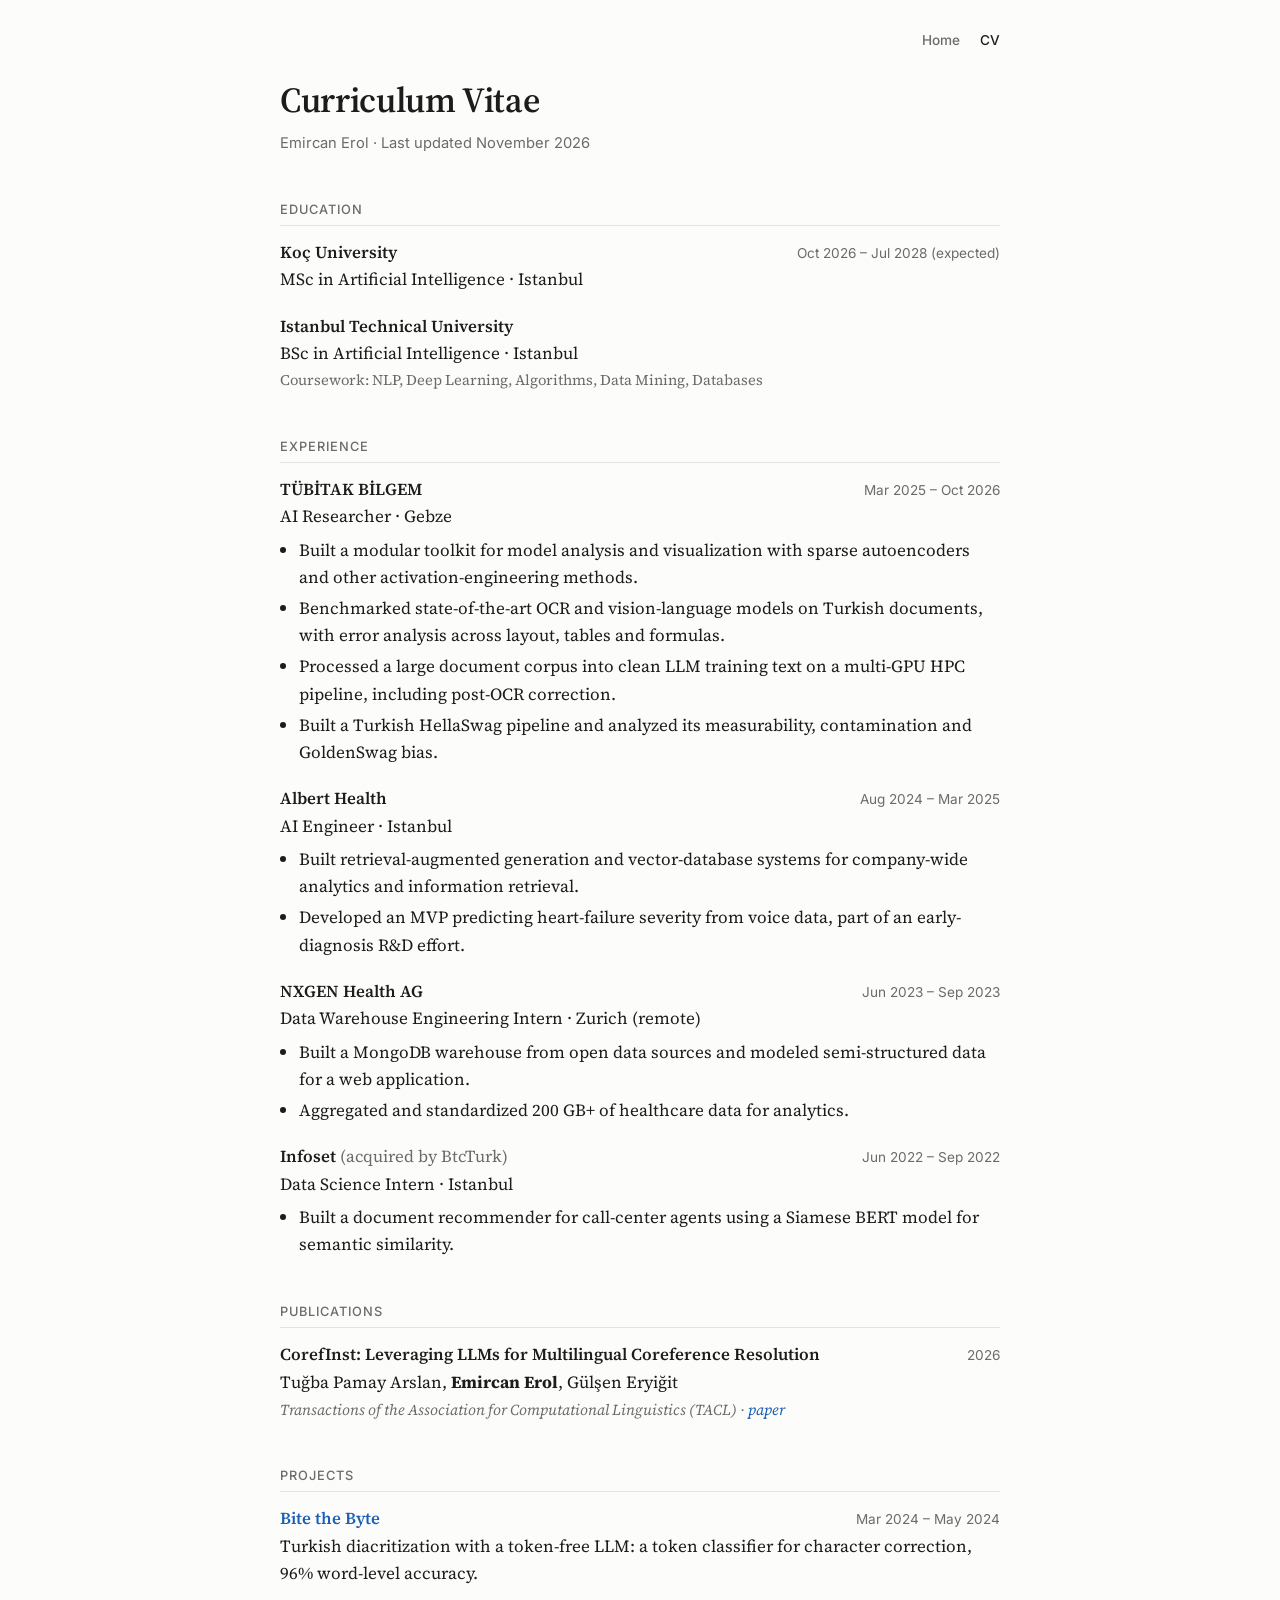
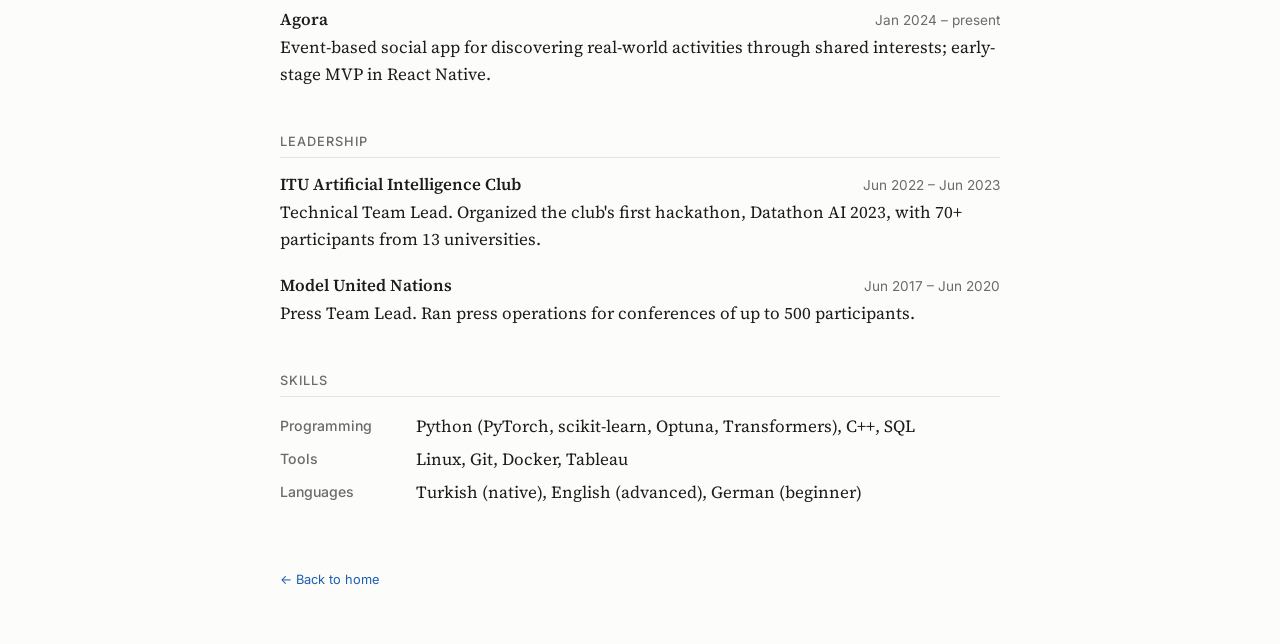
==== cv.html @ a50032fa "Add CV page, research interests, publication and profile links Co-Authored-By: Claude Opus 5.5 <nore" ====
<!doctype html>
<html lang="en">
<head>
  <meta charset="utf-8">
  <meta name="viewport" content="width=device-width, initial-scale=1">
  <title>CV · Emircan Erol</title>
  <meta name="description" content="Curriculum vitae of Emircan Erol.">
  <link rel="icon" href="images/profile.jpg">
  <link rel="preconnect" href="https://fonts.googleapis.com">
  <link rel="preconnect" href="https://fonts.gstatic.com" crossorigin>
  <link href="https://fonts.googleapis.com/css2?family=Source+Serif+4:ital,opsz,wght@0,8..60,400;0,8..60,600;1,8..60,400&family=Inter:wght@400;500&display=swap" rel="stylesheet">
  <link rel="stylesheet" href="style.css">
</head>
<body>
<main>

  <nav class="site-nav" aria-label="Site">
    <a href="./">Home</a>
    <a href="cv.html" aria-current="page">CV</a>
  </nav>

  <header class="cv-header">
    <h1>Curriculum Vitae</h1>
    <p class="role">Emircan Erol · Last updated November 2026</p>
    <!-- To offer a download, add cv.pdf to the repo (without your phone number) and uncomment:
    <p class="links"><a href="cv.pdf">Download PDF</a></p>
    -->
  </header>

  <!-- Each entry: .cv-head holds the left title and right-aligned date/place. -->

  <section>
    <h2>Education</h2>
    <div class="cv-entry">
      <div class="cv-head"><h3>Koç University</h3><span>Oct 2026 – Jul 2028 (expected)</span></div>
      <p>MSc in Artificial Intelligence · Istanbul</p>
    </div>
    <div class="cv-entry">
      <div class="cv-head"><h3>Istanbul Technical University</h3><!-- TODO: years --><span></span></div>
      <p>BSc in Artificial Intelligence · Istanbul</p>
      <p class="cv-note">Coursework: NLP, Deep Learning, Algorithms, Data Mining, Databases</p>
    </div>
  </section>

  <section>
    <h2>Experience</h2>
    <div class="cv-entry">
      <div class="cv-head"><h3>TÜBİTAK BİLGEM</h3><span>Mar 2025 – Oct 2026</span></div>
      <p>AI Researcher · Gebze</p>
      <ul>
        <li>Built a modular toolkit for model analysis and visualization with sparse autoencoders and other activation-engineering methods.</li>
        <li>Benchmarked state-of-the-art OCR and vision-language models on Turkish documents, with error analysis across layout, tables and formulas.</li>
        <li>Processed a large document corpus into clean LLM training text on a multi-GPU HPC pipeline, including post-OCR correction.</li>
        <li>Built a Turkish HellaSwag pipeline and analyzed its measurability, contamination and GoldenSwag bias.</li>
      </ul>
    </div>
    <div class="cv-entry">
      <div class="cv-head"><h3>Albert Health</h3><span>Aug 2024 – Mar 2025</span></div>
      <p>AI Engineer · Istanbul</p>
      <ul>
        <li>Built retrieval-augmented generation and vector-database systems for company-wide analytics and information retrieval.</li>
        <li>Developed an MVP predicting heart-failure severity from voice data, part of an early-diagnosis R&amp;D effort.</li>
      </ul>
    </div>
    <div class="cv-entry">
      <div class="cv-head"><h3>NXGEN Health AG</h3><span>Jun 2023 – Sep 2023</span></div>
      <p>Data Warehouse Engineering Intern · Zurich (remote)</p>
      <ul>
        <li>Built a MongoDB warehouse from open data sources and modeled semi-structured data for a web application.</li>
        <li>Aggregated and standardized 200 GB+ of healthcare data for analytics.</li>
      </ul>
    </div>
    <div class="cv-entry">
      <div class="cv-head"><h3>Infoset <span class="cv-aside">(acquired by BtcTurk)</span></h3><span>Jun 2022 – Sep 2022</span></div>
      <p>Data Science Intern · Istanbul</p>
      <ul>
        <li>Built a document recommender for call-center agents using a Siamese BERT model for semantic similarity.</li>
      </ul>
    </div>
  </section>

  <section>
    <h2>Publications</h2>
    <div class="cv-entry">
      <div class="cv-head"><h3>CorefInst: Leveraging LLMs for Multilingual Coreference Resolution</h3><span>2026</span></div>
      <p>Tuğba Pamay Arslan, <strong>Emircan Erol</strong>, Gülşen Eryiğit</p>
      <p class="venue">Transactions of the Association for Computational Linguistics (TACL) ·
        <a href="https://direct.mit.edu/tacl/article/doi/10.1162/TACL.a.593/134743">paper</a></p>
    </div>
  </section>

  <section>
    <h2>Projects</h2>
    <div class="cv-entry">
      <div class="cv-head"><h3><a href="https://huggingface.co/bite-the-byte/byt5-small-deASCIIfy-TR">Bite the Byte</a></h3><span>Mar 2024 – May 2024</span></div>
      <p>Turkish diacritization with a token-free LLM: a token classifier for character correction, 96% word-level accuracy.</p>
    </div>
    <div class="cv-entry">
      <div class="cv-head"><h3>Agora</h3><span>Jan 2024 – present</span></div>
      <p>Event-based social app for discovering real-world activities through shared interests; early-stage MVP in React Native.</p>
    </div>
  </section>

  <section>
    <h2>Leadership</h2>
    <div class="cv-entry">
      <div class="cv-head"><h3>ITU Artificial Intelligence Club</h3><span>Jun 2022 – Jun 2023</span></div>
      <p>Technical Team Lead. Organized the club's first hackathon, Datathon AI 2023, with 70+ participants from 13 universities.</p>
    </div>
    <div class="cv-entry">
      <div class="cv-head"><h3>Model United Nations</h3><span>Jun 2017 – Jun 2020</span></div>
      <p>Press Team Lead. Ran press operations for conferences of up to 500 participants.</p>
    </div>
  </section>

  <section>
    <h2>Skills</h2>
    <dl class="cv-skills">
      <dt>Programming</dt><dd>Python (PyTorch, scikit-learn, Optuna, Transformers), C++, SQL</dd>
      <dt>Tools</dt><dd>Linux, Git, Docker, Tableau</dd>
      <dt>Languages</dt><dd>Turkish (native), English (advanced), German (beginner)</dd>
    </dl>
  </section>

  <footer>
    <p><a href="./">← Back to home</a></p>
  </footer>
</main>
</body>
</html>
---- style.css ----
:root {
  --bg: #fcfcfa;
  --text: #1c1c1c;
  --muted: #6b6b6b;
  --accent: #1a5fb4;
  --rule: #e4e4e0;
  --highlight: #fff8e1;
  --serif: "Source Serif 4", Georgia, serif;
  --sans: "Inter", -apple-system, system-ui, sans-serif;
}

@media (prefers-color-scheme: dark) {
  :root {
    --bg: #141414;
    --text: #e6e6e3;
    --muted: #9a9a96;
    --accent: #79a8ff;
    --rule: #2c2c2a;
    --highlight: #221f14;
  }
}

* { box-sizing: border-box; }

html { -webkit-text-size-adjust: 100%; }

body {
  margin: 0;
  background: var(--bg);
  color: var(--text);
  font: 17px/1.6 var(--serif);
}

main {
  max-width: 760px;
  margin: 0 auto;
  padding: 56px 20px 40px;
}

a { color: var(--accent); text-decoration: none; }
a:hover { text-decoration: underline; }

h1 { font-size: 2.2rem; font-weight: 600; margin: 0 0 4px; letter-spacing: -0.01em; }
h2 {
  font: 500 0.8rem/1 var(--sans);
  text-transform: uppercase;
  letter-spacing: 0.08em;
  color: var(--muted);
  margin: 48px 0 16px;
  padding-bottom: 8px;
  border-bottom: 1px solid var(--rule);
}
h3 { font-size: 1.05rem; font-weight: 600; margin: 0; line-height: 1.35; }

/* ---- Intro ---- */
.intro {
  display: flex;
  gap: 40px;
  align-items: flex-start;
}
.intro-text { flex: 1; }
.role { font-family: var(--sans); font-size: 0.92rem; color: var(--muted); margin: 0 0 20px; }
.portrait {
  width: 200px;
  height: 200px;
  border-radius: 50%;
  object-fit: cover;
  flex-shrink: 0;
}
.links {
  display: flex;
  flex-wrap: wrap;
  gap: 6px 18px;
  font-family: var(--sans);
  font-size: 0.92rem;
}

/* ---- News ---- */
.news, .projects, .plain { list-style: none; padding: 0; margin: 0; }
.news li { display: flex; gap: 16px; margin-bottom: 6px; }
.news time {
  font: 0.85rem/1.9 var(--sans);
  color: var(--muted);
  flex: 0 0 72px;
}
.projects li { margin-bottom: 10px; }

/* ---- Publications ---- */
.section-note { font-family: var(--sans); font-size: 0.8rem; color: var(--muted); margin: -8px 0 16px; }
.pub {
  display: flex;
  gap: 24px;
  padding: 16px;
  margin: 0 -16px 8px;
  border-radius: 8px;
}
.pub.highlight { background: var(--highlight); }
.pub-thumb {
  width: 160px;
  height: 110px;
  object-fit: cover;
  border-radius: 4px;
  flex-shrink: 0;
}
.pub p { margin: 2px 0; }
.authors { font-size: 0.95rem; }
.venue { font-style: italic; font-size: 0.95rem; color: var(--muted); }
.pub-links { font-family: var(--sans); font-size: 0.85rem; }
.pub-links a::before { content: "["; color: var(--muted); }
.pub-links a::after { content: "]"; color: var(--muted); }
.pub-links a + a { margin-left: 6px; }
.tldr { font-size: 0.95rem; margin-top: 6px !important; }

/* ---- Site nav ---- */
.site-nav {
  display: flex;
  justify-content: flex-end;
  gap: 20px;
  margin: -24px 0 24px;
  font: 500 0.85rem var(--sans);
}
.site-nav a { color: var(--muted); }
.site-nav a[aria-current="page"] { color: var(--text); }

/* ---- Research interests ---- */
.interests { padding-left: 1.1em; margin: 0; }
.interests li { margin-bottom: 8px; }

/* ---- CV ---- */
.cv-header { margin-bottom: 8px; }
.cv-entry { margin-bottom: 22px; }
.cv-entry p { margin: 2px 0; }
.cv-entry ul { margin: 6px 0 0; padding-left: 1.1em; }
.cv-entry li { margin-bottom: 4px; }
.cv-head {
  display: flex;
  justify-content: space-between;
  align-items: baseline;
  gap: 16px;
}
.cv-head > span {
  font: 0.85rem var(--sans);
  color: var(--muted);
  white-space: nowrap;
}
.cv-aside { font-weight: 400; color: var(--muted); }
.cv-note { font-size: 0.92rem; color: var(--muted); }
.cv-skills {
  display: grid;
  grid-template-columns: 120px 1fr;
  gap: 6px 16px;
  margin: 0;
}
.cv-skills dt { font: 500 0.88rem/1.8 var(--sans); color: var(--muted); }
.cv-skills dd { margin: 0; }

footer {
  margin-top: 64px;
  font-family: var(--sans);
  font-size: 0.8rem;
  color: var(--muted);
}

@media (max-width: 600px) {
  main { padding-top: 32px; }
  .intro { flex-direction: column-reverse; align-items: center; gap: 20px; }
  .intro-text { width: 100%; }
  .portrait { width: 140px; height: 140px; }
  .pub { flex-direction: column; gap: 12px; }
  .pub-thumb { width: 100%; height: auto; aspect-ratio: 16 / 9; }
  .site-nav { margin-top: -8px; }
  .cv-head { flex-direction: column; gap: 0; }
  .cv-skills { grid-template-columns: 1fr; gap: 0; }
  .cv-skills dd { margin-bottom: 8px; }
}
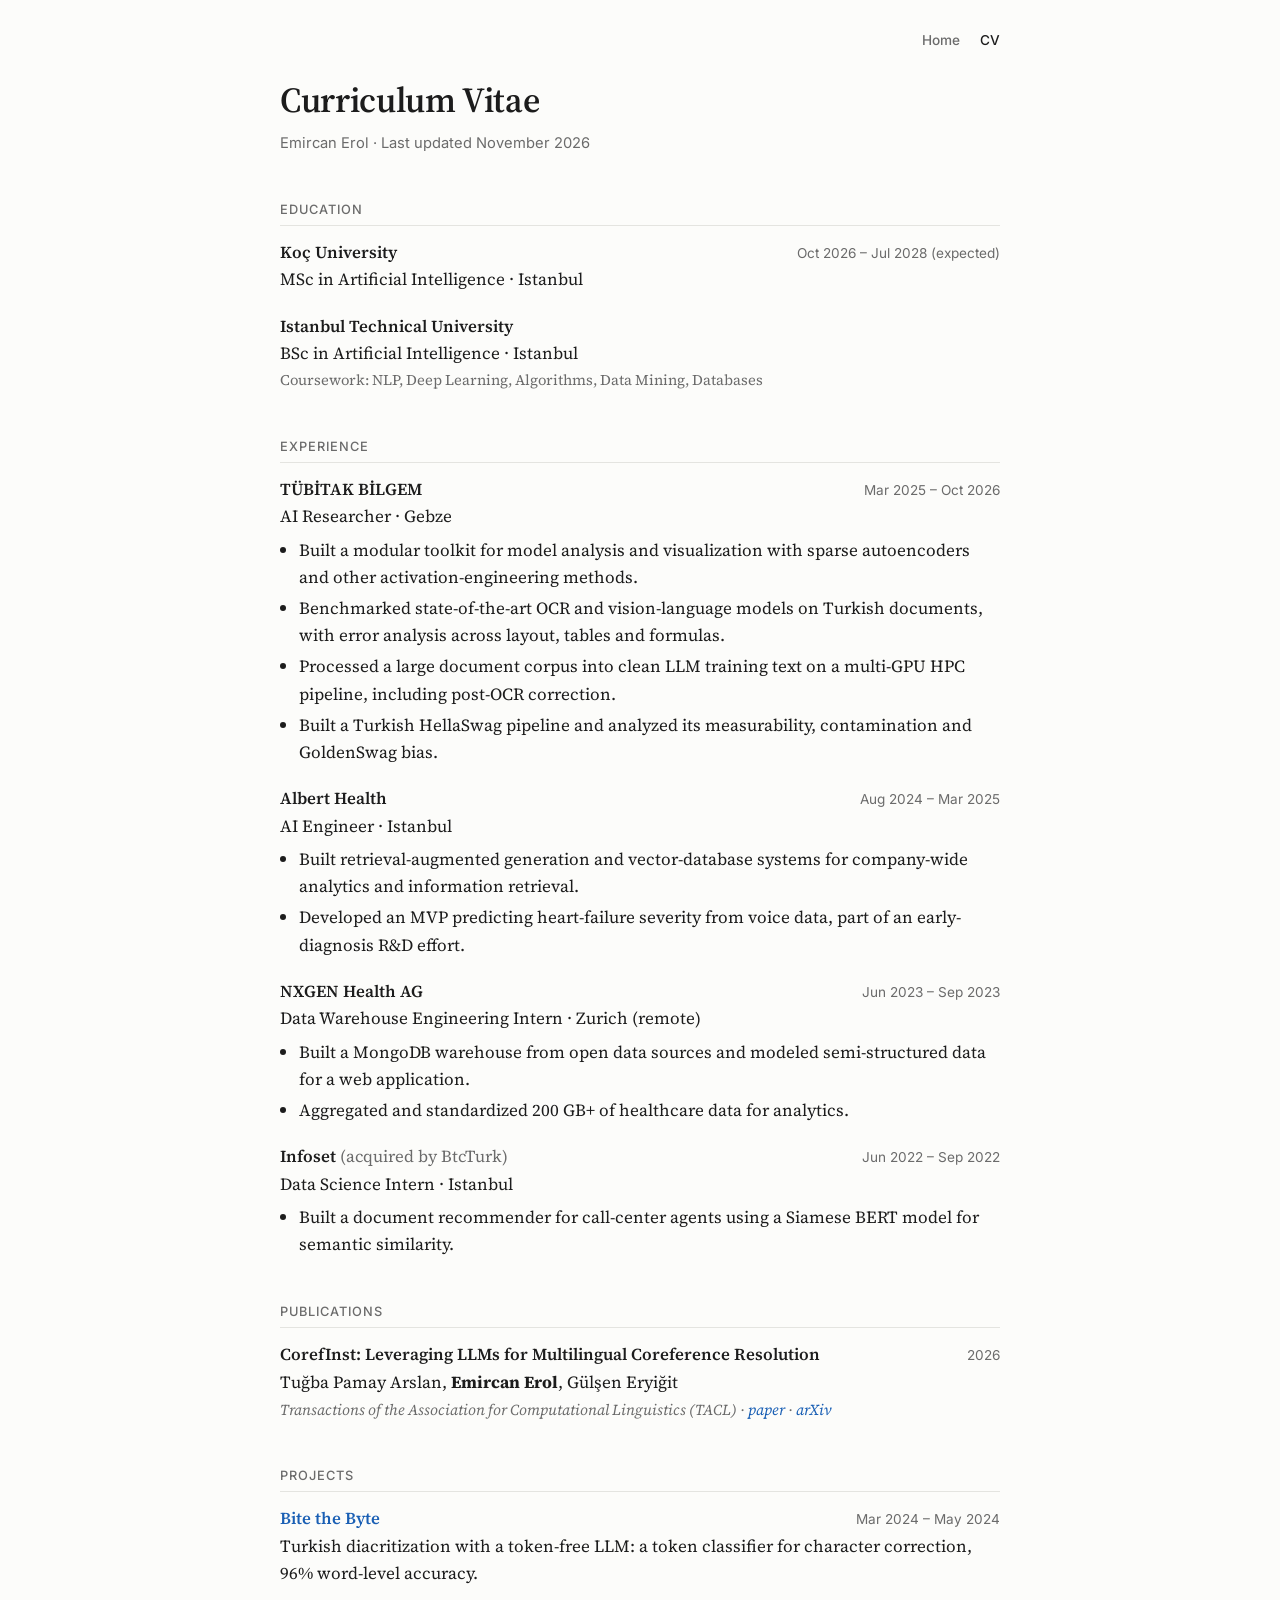
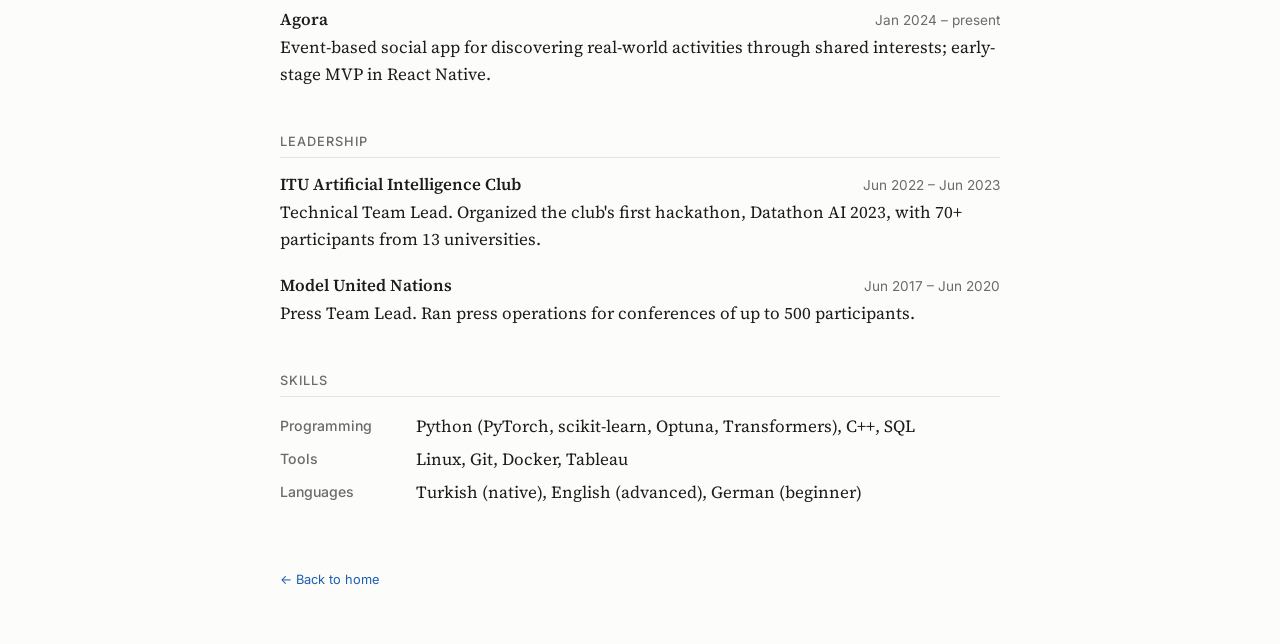
==== commit d78a4e45: "Expand CorefInst entry, drop side projects Co-Authored-By: Claude Opus 5.5 <noreply@anthropic.com>" ====
--- a/cv.html
+++ b/cv.html
@@ -85,7 +85,8 @@
       <div class="cv-head"><h3>CorefInst: Leveraging LLMs for Multilingual Coreference Resolution</h3><span>2026</span></div>
       <p>Tuğba Pamay Arslan, <strong>Emircan Erol</strong>, Gülşen Eryiğit</p>
       <p class="venue">Transactions of the Association for Computational Linguistics (TACL) ·
-        <a href="https://direct.mit.edu/tacl/article/doi/10.1162/TACL.a.593/134743">paper</a></p>
+        <a href="https://direct.mit.edu/tacl/article/doi/10.1162/TACL.a.593/134743">paper</a> ·
+        <a href="https://arxiv.org/abs/2509.17505">arXiv</a></p>
     </div>
   </section>
 
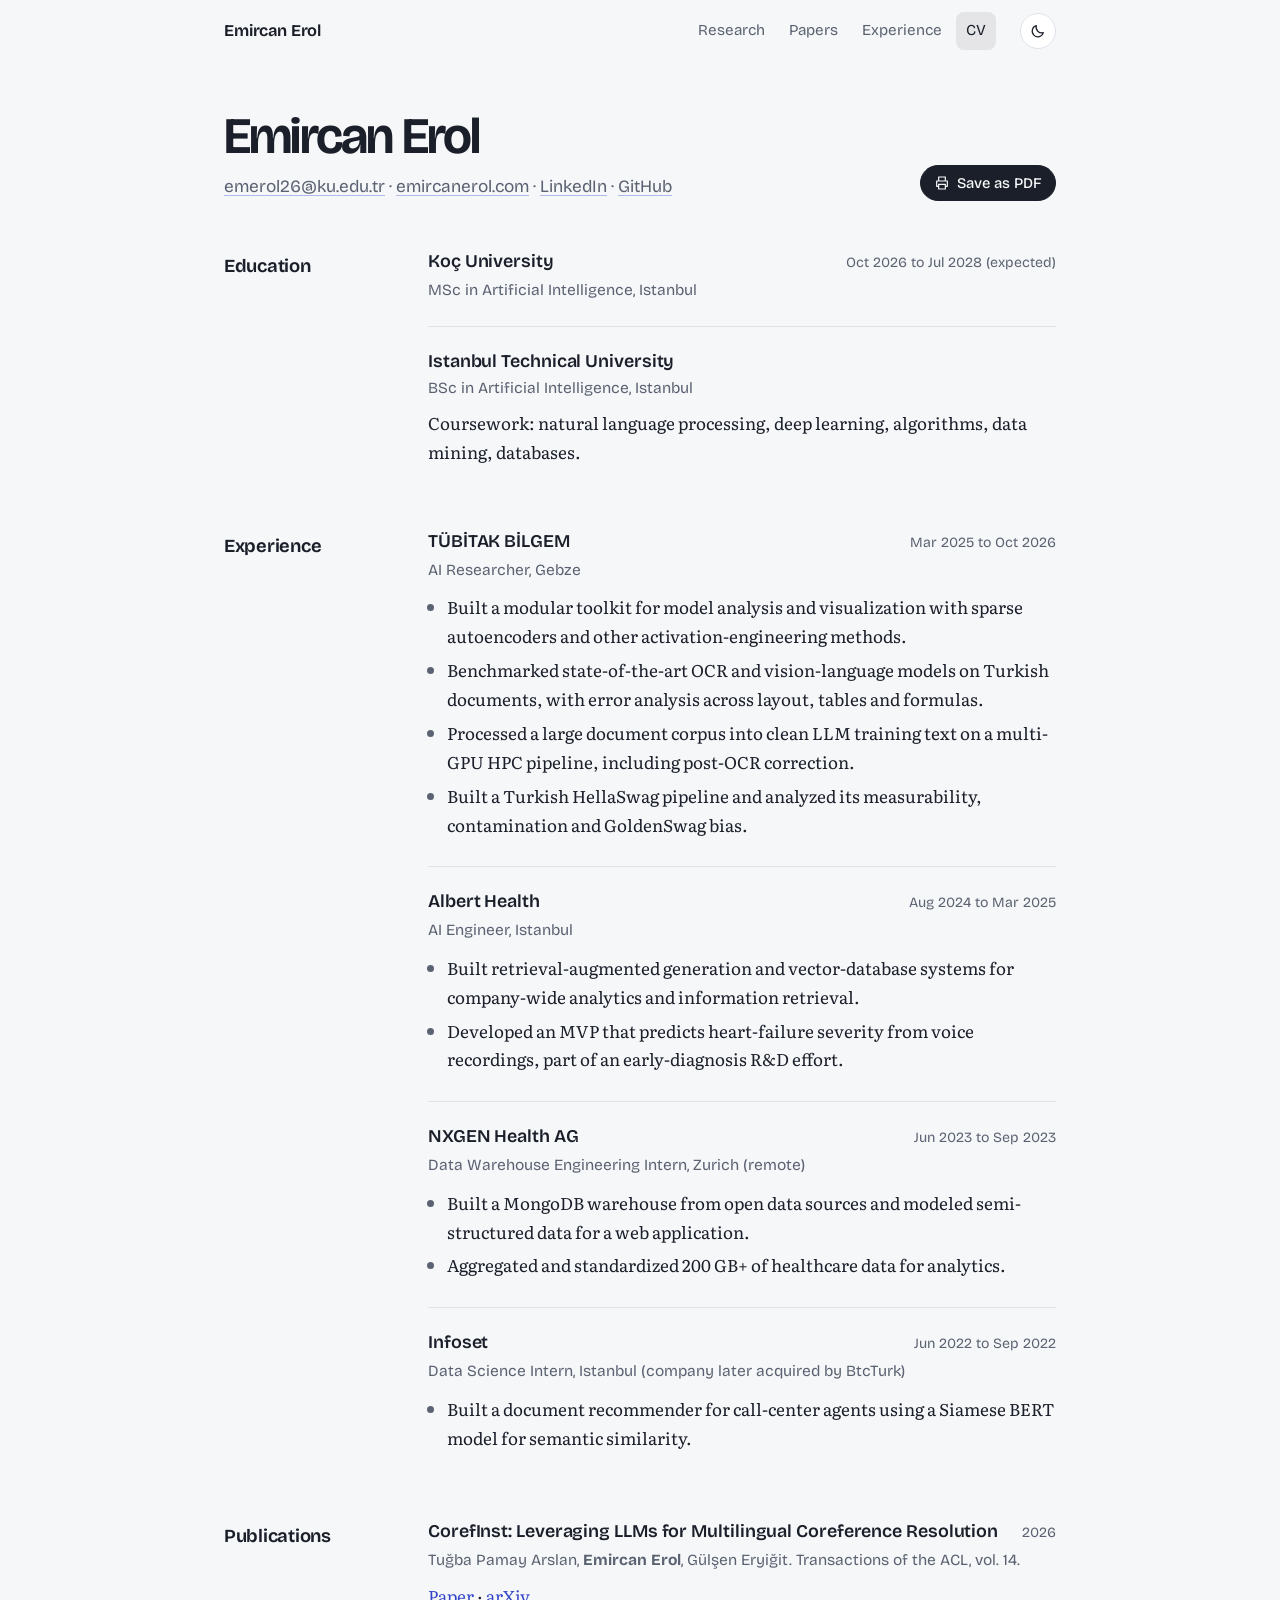
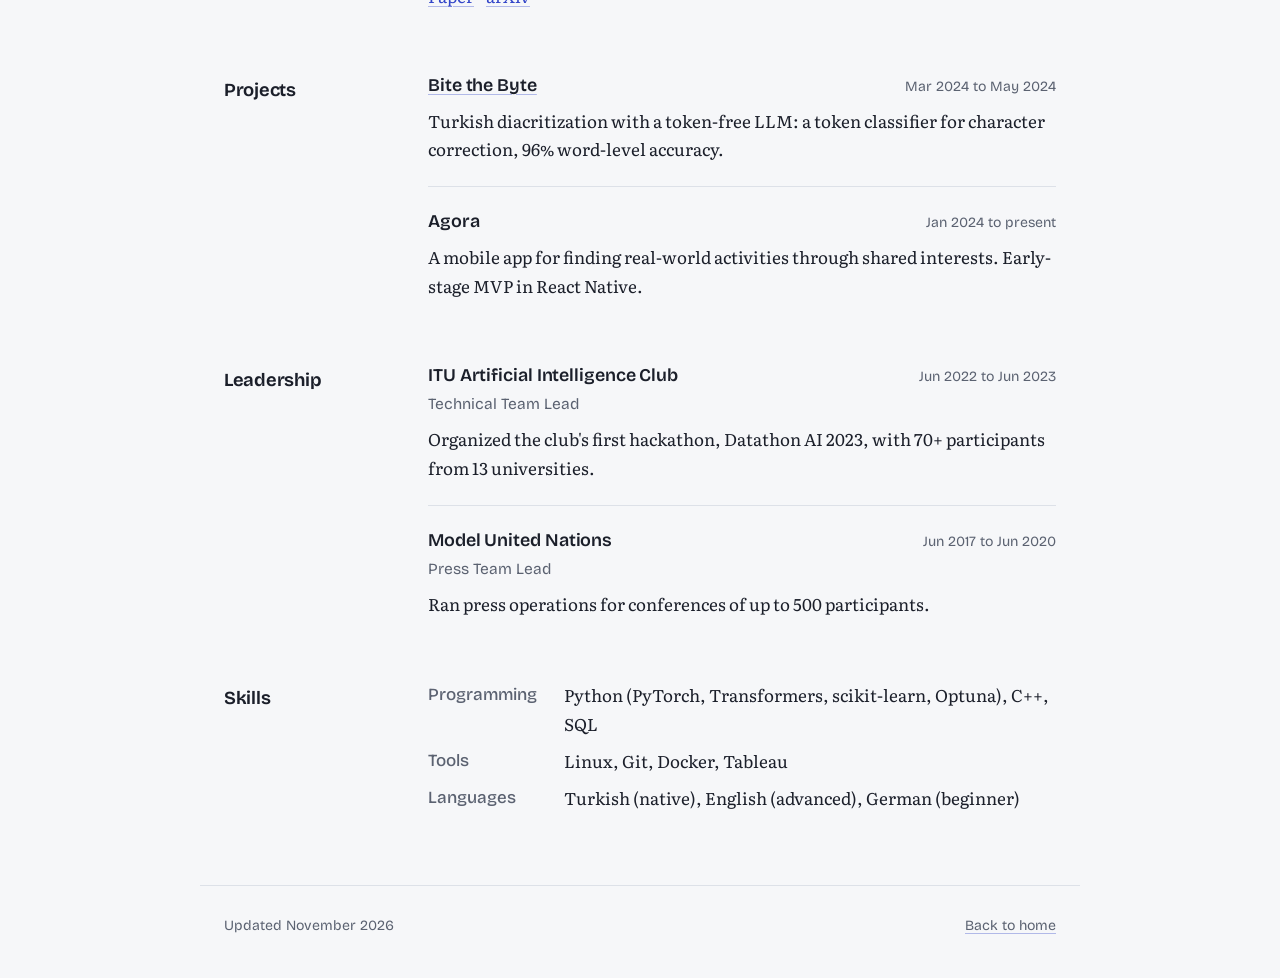
==== commit 5d2a4cbe: "Redesign: coreference-annotated bio, theme toggle, paper panels, printable CV Co-Authored-By: Claude" ====
--- a/cv.html
+++ b/cv.html
@@ -4,128 +4,164 @@
   <meta charset="utf-8">
   <meta name="viewport" content="width=device-width, initial-scale=1">
   <title>CV · Emircan Erol</title>
-  <meta name="description" content="Curriculum vitae of Emircan Erol.">
+  <meta name="description" content="Curriculum vitae of Emircan Erol: education, research experience, publications and skills.">
+  <meta name="color-scheme" content="light dark">
   <link rel="icon" href="images/profile.jpg">
+  <script>
+    try { const t = localStorage.getItem("theme"); if (t) document.documentElement.dataset.theme = t; } catch (e) {}
+  </script>
   <link rel="preconnect" href="https://fonts.googleapis.com">
   <link rel="preconnect" href="https://fonts.gstatic.com" crossorigin>
-  <link href="https://fonts.googleapis.com/css2?family=Source+Serif+4:ital,opsz,wght@0,8..60,400;0,8..60,600;1,8..60,400&family=Inter:wght@400;500&display=swap" rel="stylesheet">
+  <link href="https://fonts.googleapis.com/css2?family=Bricolage+Grotesque:opsz,wght@12..96,400..700&family=Literata:ital,opsz,wght@0,7..72,400;0,7..72,600;1,7..72,400&display=swap" rel="stylesheet">
   <link rel="stylesheet" href="style.css">
+  <script src="site.js" defer></script>
 </head>
-<body>
-<main>
+<body class="page-cv">
+<a class="skip" href="#main">Skip to content</a>
 
-  <nav class="site-nav" aria-label="Site">
-    <a href="./">Home</a>
-    <a href="cv.html" aria-current="page">CV</a>
-  </nav>
+<header class="topbar">
+  <div class="topbar-inner">
+    <a class="wordmark" href="./">Emircan Erol</a>
+    <nav class="nav" aria-label="Site">
+      <a href="./#research">Research</a>
+      <a href="./#publications">Papers</a>
+      <a href="./#experience">Experience</a>
+      <a href="cv.html" aria-current="page">CV</a>
+    </nav>
+    <button class="theme-toggle" type="button" aria-label="Switch to dark theme">
+      <svg class="icon icon-moon" aria-hidden="true"><use href="images/icons.svg#moon"/></svg>
+      <svg class="icon icon-sun" aria-hidden="true"><use href="images/icons.svg#sun"/></svg>
+    </button>
+  </div>
+</header>
 
-  <header class="cv-header">
-    <h1>Curriculum Vitae</h1>
-    <p class="role">Emircan Erol · Last updated November 2026</p>
-    <!-- To offer a download, add cv.pdf to the repo (without your phone number) and uncomment:
-    <p class="links"><a href="cv.pdf">Download PDF</a></p>
-    -->
-  </header>
+<main id="main">
+  <div class="cv-top">
+    <div>
+      <h1>Emircan Erol</h1>
+      <p class="role">
+        <a href="mailto:emerol26@ku.edu.tr">emerol26@ku.edu.tr</a> ·
+        <a href="https://emircanerol.com">emircanerol.com</a> ·
+        <a href="https://www.linkedin.com/in/emircanerol/">LinkedIn</a> ·
+        <a href="https://github.com/emircanerol">GitHub</a>
+      </p>
+    </div>
+    <div class="cv-actions">
+      <button class="chip chip-strong" type="button" id="print-cv">
+        <svg class="icon" aria-hidden="true"><use href="images/icons.svg#print"/></svg>Save as PDF
+      </button>
+    </div>
+  </div>
 
-  <!-- Each entry: .cv-head holds the left title and right-aligned date/place. -->
-
-  <section>
-    <h2>Education</h2>
-    <div class="cv-entry">
-      <div class="cv-head"><h3>Koç University</h3><span>Oct 2026 – Jul 2028 (expected)</span></div>
-      <p>MSc in Artificial Intelligence · Istanbul</p>
-    </div>
-    <div class="cv-entry">
-      <div class="cv-head"><h3>Istanbul Technical University</h3><!-- TODO: years --><span></span></div>
-      <p>BSc in Artificial Intelligence · Istanbul</p>
-      <p class="cv-note">Coursework: NLP, Deep Learning, Algorithms, Data Mining, Databases</p>
+  <section class="cv-section" aria-labelledby="cv-edu">
+    <h2 id="cv-edu">Education</h2>
+    <div>
+      <div class="cv-entry">
+        <div class="cv-head"><h3>Koç University</h3><span class="when">Oct 2026 to Jul 2028 (expected)</span></div>
+        <p class="cv-sub">MSc in Artificial Intelligence, Istanbul</p>
+      </div>
+      <div class="cv-entry">
+        <!-- TODO: add your BSc years in the empty span -->
+        <div class="cv-head"><h3>Istanbul Technical University</h3><span class="when"></span></div>
+        <p class="cv-sub">BSc in Artificial Intelligence, Istanbul</p>
+        <p>Coursework: natural language processing, deep learning, algorithms, data mining, databases.</p>
+      </div>
     </div>
   </section>
 
-  <section>
-    <h2>Experience</h2>
-    <div class="cv-entry">
-      <div class="cv-head"><h3>TÜBİTAK BİLGEM</h3><span>Mar 2025 – Oct 2026</span></div>
-      <p>AI Researcher · Gebze</p>
-      <ul>
-        <li>Built a modular toolkit for model analysis and visualization with sparse autoencoders and other activation-engineering methods.</li>
-        <li>Benchmarked state-of-the-art OCR and vision-language models on Turkish documents, with error analysis across layout, tables and formulas.</li>
-        <li>Processed a large document corpus into clean LLM training text on a multi-GPU HPC pipeline, including post-OCR correction.</li>
-        <li>Built a Turkish HellaSwag pipeline and analyzed its measurability, contamination and GoldenSwag bias.</li>
-      </ul>
-    </div>
-    <div class="cv-entry">
-      <div class="cv-head"><h3>Albert Health</h3><span>Aug 2024 – Mar 2025</span></div>
-      <p>AI Engineer · Istanbul</p>
-      <ul>
-        <li>Built retrieval-augmented generation and vector-database systems for company-wide analytics and information retrieval.</li>
-        <li>Developed an MVP predicting heart-failure severity from voice data, part of an early-diagnosis R&amp;D effort.</li>
-      </ul>
-    </div>
-    <div class="cv-entry">
-      <div class="cv-head"><h3>NXGEN Health AG</h3><span>Jun 2023 – Sep 2023</span></div>
-      <p>Data Warehouse Engineering Intern · Zurich (remote)</p>
-      <ul>
-        <li>Built a MongoDB warehouse from open data sources and modeled semi-structured data for a web application.</li>
-        <li>Aggregated and standardized 200 GB+ of healthcare data for analytics.</li>
-      </ul>
-    </div>
-    <div class="cv-entry">
-      <div class="cv-head"><h3>Infoset <span class="cv-aside">(acquired by BtcTurk)</span></h3><span>Jun 2022 – Sep 2022</span></div>
-      <p>Data Science Intern · Istanbul</p>
-      <ul>
-        <li>Built a document recommender for call-center agents using a Siamese BERT model for semantic similarity.</li>
-      </ul>
+  <section class="cv-section" aria-labelledby="cv-exp">
+    <h2 id="cv-exp">Experience</h2>
+    <div>
+      <div class="cv-entry">
+        <div class="cv-head"><h3>TÜBİTAK BİLGEM</h3><span class="when">Mar 2025 to Oct 2026</span></div>
+        <p class="cv-sub">AI Researcher, Gebze</p>
+        <ul>
+          <li>Built a modular toolkit for model analysis and visualization with sparse autoencoders and other activation-engineering methods.</li>
+          <li>Benchmarked state-of-the-art OCR and vision-language models on Turkish documents, with error analysis across layout, tables and formulas.</li>
+          <li>Processed a large document corpus into clean LLM training text on a multi-GPU HPC pipeline, including post-OCR correction.</li>
+          <li>Built a Turkish HellaSwag pipeline and analyzed its measurability, contamination and GoldenSwag bias.</li>
+        </ul>
+      </div>
+      <div class="cv-entry">
+        <div class="cv-head"><h3>Albert Health</h3><span class="when">Aug 2024 to Mar 2025</span></div>
+        <p class="cv-sub">AI Engineer, Istanbul</p>
+        <ul>
+          <li>Built retrieval-augmented generation and vector-database systems for company-wide analytics and information retrieval.</li>
+          <li>Developed an MVP that predicts heart-failure severity from voice recordings, part of an early-diagnosis R&amp;D effort.</li>
+        </ul>
+      </div>
+      <div class="cv-entry">
+        <div class="cv-head"><h3>NXGEN Health AG</h3><span class="when">Jun 2023 to Sep 2023</span></div>
+        <p class="cv-sub">Data Warehouse Engineering Intern, Zurich (remote)</p>
+        <ul>
+          <li>Built a MongoDB warehouse from open data sources and modeled semi-structured data for a web application.</li>
+          <li>Aggregated and standardized 200 GB+ of healthcare data for analytics.</li>
+        </ul>
+      </div>
+      <div class="cv-entry">
+        <div class="cv-head"><h3>Infoset</h3><span class="when">Jun 2022 to Sep 2022</span></div>
+        <p class="cv-sub">Data Science Intern, Istanbul (company later acquired by BtcTurk)</p>
+        <ul>
+          <li>Built a document recommender for call-center agents using a Siamese BERT model for semantic similarity.</li>
+        </ul>
+      </div>
     </div>
   </section>
 
-  <section>
-    <h2>Publications</h2>
-    <div class="cv-entry">
-      <div class="cv-head"><h3>CorefInst: Leveraging LLMs for Multilingual Coreference Resolution</h3><span>2026</span></div>
-      <p>Tuğba Pamay Arslan, <strong>Emircan Erol</strong>, Gülşen Eryiğit</p>
-      <p class="venue">Transactions of the Association for Computational Linguistics (TACL) ·
-        <a href="https://direct.mit.edu/tacl/article/doi/10.1162/TACL.a.593/134743">paper</a> ·
-        <a href="https://arxiv.org/abs/2509.17505">arXiv</a></p>
+  <section class="cv-section" aria-labelledby="cv-pub">
+    <h2 id="cv-pub">Publications</h2>
+    <div>
+      <div class="cv-entry">
+        <div class="cv-head"><h3>CorefInst: Leveraging LLMs for Multilingual Coreference Resolution</h3><span class="when">2026</span></div>
+        <p class="cv-sub">Tuğba Pamay Arslan, <strong>Emircan Erol</strong>, Gülşen Eryiğit. Transactions of the ACL, vol. 14.</p>
+        <p><a href="https://direct.mit.edu/tacl/article/doi/10.1162/TACL.a.593/134743">Paper</a> · <a href="https://arxiv.org/abs/2509.17505">arXiv</a></p>
+      </div>
     </div>
   </section>
 
-  <section>
-    <h2>Projects</h2>
-    <div class="cv-entry">
-      <div class="cv-head"><h3><a href="https://huggingface.co/bite-the-byte/byt5-small-deASCIIfy-TR">Bite the Byte</a></h3><span>Mar 2024 – May 2024</span></div>
-      <p>Turkish diacritization with a token-free LLM: a token classifier for character correction, 96% word-level accuracy.</p>
-    </div>
-    <div class="cv-entry">
-      <div class="cv-head"><h3>Agora</h3><span>Jan 2024 – present</span></div>
-      <p>Event-based social app for discovering real-world activities through shared interests; early-stage MVP in React Native.</p>
+  <section class="cv-section" aria-labelledby="cv-proj">
+    <h2 id="cv-proj">Projects</h2>
+    <div>
+      <div class="cv-entry">
+        <div class="cv-head"><h3><a href="https://huggingface.co/bite-the-byte/byt5-small-deASCIIfy-TR">Bite the Byte</a></h3><span class="when">Mar 2024 to May 2024</span></div>
+        <p>Turkish diacritization with a token-free LLM: a token classifier for character correction, 96% word-level accuracy.</p>
+      </div>
+      <div class="cv-entry">
+        <div class="cv-head"><h3>Agora</h3><span class="when">Jan 2024 to present</span></div>
+        <p>A mobile app for finding real-world activities through shared interests. Early-stage MVP in React Native.</p>
+      </div>
     </div>
   </section>
 
-  <section>
-    <h2>Leadership</h2>
-    <div class="cv-entry">
-      <div class="cv-head"><h3>ITU Artificial Intelligence Club</h3><span>Jun 2022 – Jun 2023</span></div>
-      <p>Technical Team Lead. Organized the club's first hackathon, Datathon AI 2023, with 70+ participants from 13 universities.</p>
-    </div>
-    <div class="cv-entry">
-      <div class="cv-head"><h3>Model United Nations</h3><span>Jun 2017 – Jun 2020</span></div>
-      <p>Press Team Lead. Ran press operations for conferences of up to 500 participants.</p>
+  <section class="cv-section" aria-labelledby="cv-lead">
+    <h2 id="cv-lead">Leadership</h2>
+    <div>
+      <div class="cv-entry">
+        <div class="cv-head"><h3>ITU Artificial Intelligence Club</h3><span class="when">Jun 2022 to Jun 2023</span></div>
+        <p class="cv-sub">Technical Team Lead</p>
+        <p>Organized the club's first hackathon, Datathon AI 2023, with 70+ participants from 13 universities.</p>
+      </div>
+      <div class="cv-entry">
+        <div class="cv-head"><h3>Model United Nations</h3><span class="when">Jun 2017 to Jun 2020</span></div>
+        <p class="cv-sub">Press Team Lead</p>
+        <p>Ran press operations for conferences of up to 500 participants.</p>
+      </div>
     </div>
   </section>
 
-  <section>
-    <h2>Skills</h2>
+  <section class="cv-section" aria-labelledby="cv-skills">
+    <h2 id="cv-skills">Skills</h2>
     <dl class="cv-skills">
-      <dt>Programming</dt><dd>Python (PyTorch, scikit-learn, Optuna, Transformers), C++, SQL</dd>
+      <dt>Programming</dt><dd>Python (PyTorch, Transformers, scikit-learn, Optuna), C++, SQL</dd>
       <dt>Tools</dt><dd>Linux, Git, Docker, Tableau</dd>
       <dt>Languages</dt><dd>Turkish (native), English (advanced), German (beginner)</dd>
     </dl>
   </section>
+</main>
 
-  <footer>
-    <p><a href="./">← Back to home</a></p>
-  </footer>
-</main>
+<footer class="footer">
+  <p>Updated November 2026</p>
+  <p><a href="./">Back to home</a></p>
+</footer>
 </body>
 </html>
--- a/style.css
+++ b/style.css
@@ -1,175 +1,383 @@
+/* ==========================================================================
+   Tokens
+   ========================================================================== */
 :root {
-  --bg: #fcfcfa;
-  --text: #1c1c1c;
-  --muted: #6b6b6b;
-  --accent: #1a5fb4;
-  --rule: #e4e4e0;
-  --highlight: #fff8e1;
-  --serif: "Source Serif 4", Georgia, serif;
-  --sans: "Inter", -apple-system, system-ui, sans-serif;
+  --paper: #f6f7f9;
+  --surface: #ffffff;
+  --ink: #1b1f2a;
+  --muted: #5b6271;
+  --rule: #dde1e8;
+  --link: #3346c9;
+
+  /* Coreference cluster colors in the bio */
+  --c-me: #4c5bd4;
+  --c-msc: #0e8a7e;
+  --c-bilgem: #a86a12;
+  --c-lm: #b03a7a;
+
+  --display: "Bricolage Grotesque", ui-sans-serif, system-ui, sans-serif;
+  --text: "Literata", Georgia, serif;
+
+  --measure: 64ch;
+  --page: 880px;
+  --radius: 10px;
+  color-scheme: light;
 }
 
 @media (prefers-color-scheme: dark) {
-  :root {
-    --bg: #141414;
-    --text: #e6e6e3;
-    --muted: #9a9a96;
-    --accent: #79a8ff;
-    --rule: #2c2c2a;
-    --highlight: #221f14;
+  :root:not([data-theme="light"]) {
+    --paper: #15171d;
+    --surface: #1c1f27;
+    --ink: #e6e8ee;
+    --muted: #9aa1b0;
+    --rule: #2c303b;
+    --link: #9aa6ff;
+    --c-me: #8d98ff;
+    --c-msc: #4cc7b9;
+    --c-bilgem: #e0a54a;
+    --c-lm: #ea7ab8;
+    color-scheme: dark;
   }
 }
-
-* { box-sizing: border-box; }
-
-html { -webkit-text-size-adjust: 100%; }
+:root[data-theme="dark"] {
+  --paper: #15171d;
+  --surface: #1c1f27;
+  --ink: #e6e8ee;
+  --muted: #9aa1b0;
+  --rule: #2c303b;
+  --link: #9aa6ff;
+  --c-me: #8d98ff;
+  --c-msc: #4cc7b9;
+  --c-bilgem: #e0a54a;
+  --c-lm: #ea7ab8;
+  color-scheme: dark;
+}
+
+/* ==========================================================================
+   Base
+   ========================================================================== */
+*, *::before, *::after { box-sizing: border-box; }
+html { -webkit-text-size-adjust: 100%; scroll-padding-top: 80px; }
+@media (prefers-reduced-motion: no-preference) { html { scroll-behavior: smooth; } }
 
 body {
   margin: 0;
-  background: var(--bg);
-  color: var(--text);
-  font: 17px/1.6 var(--serif);
-}
-
-main {
-  max-width: 760px;
-  margin: 0 auto;
-  padding: 56px 20px 40px;
-}
-
-a { color: var(--accent); text-decoration: none; }
-a:hover { text-decoration: underline; }
-
-h1 { font-size: 2.2rem; font-weight: 600; margin: 0 0 4px; letter-spacing: -0.01em; }
-h2 {
-  font: 500 0.8rem/1 var(--sans);
-  text-transform: uppercase;
-  letter-spacing: 0.08em;
-  color: var(--muted);
-  margin: 48px 0 16px;
-  padding-bottom: 8px;
-  border-bottom: 1px solid var(--rule);
-}
-h3 { font-size: 1.05rem; font-weight: 600; margin: 0; line-height: 1.35; }
-
-/* ---- Intro ---- */
-.intro {
-  display: flex;
-  gap: 40px;
-  align-items: flex-start;
-}
-.intro-text { flex: 1; }
-.role { font-family: var(--sans); font-size: 0.92rem; color: var(--muted); margin: 0 0 20px; }
+  background: var(--paper);
+  color: var(--ink);
+  font: 400 1.0625rem/1.7 var(--text);
+  font-optical-sizing: auto;
+}
+
+a { color: var(--link); text-decoration-thickness: 1px; text-underline-offset: 3px; text-decoration-color: color-mix(in srgb, var(--link) 35%, transparent); }
+a:hover { text-decoration-color: currentColor; }
+
+:focus-visible { outline: 2px solid var(--link); outline-offset: 3px; border-radius: 4px; }
+
+h1, h2, h3 { font-family: var(--display); color: var(--ink); margin: 0; }
+h2 { font-size: 1.6rem; font-weight: 650; letter-spacing: -0.015em; margin-bottom: 24px; }
+h3 { font-size: 1.12rem; font-weight: 600; line-height: 1.35; letter-spacing: -0.005em; }
+p { margin: 0; }
+
+.icon { width: 16px; height: 16px; flex-shrink: 0; }
+
+.skip {
+  position: absolute; left: 16px; top: -48px; z-index: 20;
+  padding: 8px 14px; background: var(--ink); color: var(--paper);
+  border-radius: 6px; font-family: var(--display);
+}
+.skip:focus { top: 12px; }
+
+/* ==========================================================================
+   Top bar
+   ========================================================================== */
+.topbar {
+  position: sticky; top: 0; z-index: 10;
+  background: color-mix(in srgb, var(--paper) 86%, transparent);
+  backdrop-filter: saturate(1.4) blur(10px);
+  -webkit-backdrop-filter: saturate(1.4) blur(10px);
+  border-bottom: 1px solid transparent;
+  transition: border-color 0.2s;
+}
+.topbar.scrolled { border-bottom-color: var(--rule); }
+.topbar-inner {
+  max-width: var(--page); margin: 0 auto; padding: 12px 24px;
+  display: flex; align-items: center; gap: 24px;
+  font-family: var(--display);
+}
+.wordmark {
+  font-weight: 650; font-size: 1.02rem; color: var(--ink); text-decoration: none;
+  letter-spacing: -0.01em; margin-right: auto;
+  opacity: 0; transition: opacity 0.2s;
+}
+.topbar.scrolled .wordmark, .page-cv .wordmark { opacity: 1; }
+.nav { display: flex; gap: 4px; }
+.nav a {
+  color: var(--muted); text-decoration: none; font-size: 0.95rem;
+  padding: 6px 10px; border-radius: 8px;
+}
+.nav a:hover { color: var(--ink); background: color-mix(in srgb, var(--ink) 6%, transparent); }
+.nav a[aria-current] { color: var(--ink); background: color-mix(in srgb, var(--ink) 8%, transparent); }
+
+.theme-toggle {
+  display: grid; place-items: center;
+  width: 36px; height: 36px; padding: 0;
+  border: 1px solid var(--rule); border-radius: 50%;
+  background: var(--surface); color: var(--ink); cursor: pointer;
+}
+.theme-toggle:hover { border-color: var(--muted); }
+.theme-toggle .icon-sun { display: none; }
+:root[data-theme="dark"] .theme-toggle .icon-sun { display: block; }
+:root[data-theme="dark"] .theme-toggle .icon-moon { display: none; }
+@media (prefers-color-scheme: dark) {
+  :root:not([data-theme="light"]) .theme-toggle .icon-sun { display: block; }
+  :root:not([data-theme="light"]) .theme-toggle .icon-moon { display: none; }
+}
+
+/* ==========================================================================
+   Layout
+   ========================================================================== */
+main { max-width: var(--page); margin: 0 auto; padding: 0 24px; }
+.block { padding: 56px 0 8px; }
+.more { margin-top: 20px; color: var(--muted); font-size: 0.95rem; }
+
+/* ==========================================================================
+   Hero
+   ========================================================================== */
+.hero {
+  display: grid;
+  grid-template-columns: minmax(0, 1fr) 184px;
+  gap: 48px;
+  align-items: start;
+  padding: 48px 0 24px;
+}
+h1 {
+  font-size: clamp(2.6rem, 7vw, 4.2rem);
+  font-weight: 650;
+  line-height: 1;
+  letter-spacing: -0.035em;
+  font-variation-settings: "opsz" 96;
+}
+.role { font-family: var(--display); font-size: 1.08rem; color: var(--muted); margin: 14px 0 28px; }
+.role a { color: inherit; }
+
 .portrait {
-  width: 200px;
-  height: 200px;
-  border-radius: 50%;
-  object-fit: cover;
-  flex-shrink: 0;
-}
-.links {
-  display: flex;
-  flex-wrap: wrap;
-  gap: 6px 18px;
-  font-family: var(--sans);
-  font-size: 0.92rem;
-}
-
-/* ---- News ---- */
-.news, .projects, .plain { list-style: none; padding: 0; margin: 0; }
-.news li { display: flex; gap: 16px; margin-bottom: 6px; }
-.news time {
-  font: 0.85rem/1.9 var(--sans);
-  color: var(--muted);
-  flex: 0 0 72px;
-}
-.projects li { margin-bottom: 10px; }
-
-/* ---- Publications ---- */
-.section-note { font-family: var(--sans); font-size: 0.8rem; color: var(--muted); margin: -8px 0 16px; }
+  width: 184px; height: auto; aspect-ratio: 1;
+  object-fit: cover; border-radius: 22px;
+  margin-top: 8px;
+  box-shadow: 0 0 0 1px var(--rule);
+}
+
+/* ---- Coreference-annotated bio ---- */
+.bio { font-size: 1.16rem; line-height: 1.85; max-width: var(--measure); }
+.m {
+  --c: var(--muted);
+  border-radius: 4px;
+  padding: 1px 2px;
+  margin: 0 -2px;
+  box-shadow: inset 0 -2px 0 color-mix(in srgb, var(--c) 55%, transparent);
+  cursor: pointer;
+  transition: background-color 0.18s, box-shadow 0.18s, color 0.18s;
+  -webkit-box-decoration-break: clone;
+  box-decoration-break: clone;
+}
+.m[data-c="me"] { --c: var(--c-me); }
+.m[data-c="msc"] { --c: var(--c-msc); }
+.m[data-c="bilgem"] { --c: var(--c-bilgem); }
+.m[data-c="lm"] { --c: var(--c-lm); }
+.m:focus-visible { outline-offset: 1px; }
+
+/* Lit: the cluster under the pointer (data-active) or every cluster (data-all). */
+.bio[data-active="me"] .m[data-c="me"],
+.bio[data-active="msc"] .m[data-c="msc"],
+.bio[data-active="bilgem"] .m[data-c="bilgem"],
+.bio[data-active="lm"] .m[data-c="lm"],
+.bio[data-all] .m {
+  background: color-mix(in srgb, var(--c) 18%, transparent);
+  box-shadow: inset 0 -2px 0 var(--c);
+}
+/* While one cluster is lit, the others step back so the link is obvious. */
+.bio[data-active] .m { box-shadow: inset 0 -2px 0 color-mix(in srgb, var(--c) 18%, transparent); }
+.bio[data-active="me"] .m[data-c="me"],
+.bio[data-active="msc"] .m[data-c="msc"],
+.bio[data-active="bilgem"] .m[data-c="bilgem"],
+.bio[data-active="lm"] .m[data-c="lm"] { box-shadow: inset 0 -2px 0 var(--c); }
+
+.bio-hint {
+  margin-top: 14px; max-width: var(--measure);
+  font-family: var(--display); font-size: 0.9rem; line-height: 1.55; color: var(--muted);
+}
+.text-button {
+  font: inherit; color: var(--link); background: none; border: 0; padding: 0;
+  cursor: pointer; text-decoration: underline; text-underline-offset: 3px;
+  text-decoration-color: color-mix(in srgb, var(--link) 35%, transparent);
+}
+.text-button[aria-pressed="true"] { color: var(--ink); }
+
+/* ---- Profile chips ---- */
+.profiles { list-style: none; padding: 0; margin: 28px 0 0; display: flex; flex-wrap: wrap; gap: 8px; }
+.email-group { display: flex; }
+.email-group .chip:first-child { border-top-right-radius: 0; border-bottom-right-radius: 0; }
+.email-group .chip-icon { border-top-left-radius: 0; border-bottom-left-radius: 0; margin-left: -1px; }
+
+.chip {
+  display: inline-flex; align-items: center; gap: 7px;
+  min-height: 36px; padding: 6px 13px;
+  font: 500 0.92rem/1 var(--display);
+  color: var(--ink); text-decoration: none;
+  background: var(--surface);
+  border: 1px solid var(--rule); border-radius: 999px;
+  cursor: pointer;
+  transition: border-color 0.15s, background-color 0.15s;
+}
+.chip:hover { border-color: color-mix(in srgb, var(--ink) 40%, var(--rule)); }
+.chip-icon { padding: 6px 11px; color: var(--muted); }
+.chip-icon:hover { color: var(--ink); }
+.chip-strong { background: var(--ink); color: var(--paper); border-color: var(--ink); }
+.chip-strong:hover { background: color-mix(in srgb, var(--ink) 85%, var(--paper)); }
+.chip[aria-expanded="true"] { background: color-mix(in srgb, var(--link) 12%, var(--surface)); border-color: color-mix(in srgb, var(--link) 45%, var(--rule)); }
+
+/* ==========================================================================
+   Research
+   ========================================================================== */
+.interests { display: grid; grid-template-columns: 1fr 1fr; gap: 40px; }
+.interest h3 { margin-bottom: 8px; }
+.interest p { color: var(--muted); }
+
+/* ==========================================================================
+   Publications
+   ========================================================================== */
 .pub {
-  display: flex;
-  gap: 24px;
-  padding: 16px;
-  margin: 0 -16px 8px;
-  border-radius: 8px;
-}
-.pub.highlight { background: var(--highlight); }
-.pub-thumb {
-  width: 160px;
-  height: 110px;
-  object-fit: cover;
-  border-radius: 4px;
-  flex-shrink: 0;
-}
-.pub p { margin: 2px 0; }
-.authors { font-size: 0.95rem; }
-.venue { font-style: italic; font-size: 0.95rem; color: var(--muted); }
-.pub-links { font-family: var(--sans); font-size: 0.85rem; }
-.pub-links a::before { content: "["; color: var(--muted); }
-.pub-links a::after { content: "]"; color: var(--muted); }
-.pub-links a + a { margin-left: 6px; }
-.tldr { font-size: 0.95rem; margin-top: 6px !important; }
-
-/* ---- Site nav ---- */
-.site-nav {
-  display: flex;
-  justify-content: flex-end;
-  gap: 20px;
-  margin: -24px 0 24px;
-  font: 500 0.85rem var(--sans);
-}
-.site-nav a { color: var(--muted); }
-.site-nav a[aria-current="page"] { color: var(--text); }
-
-/* ---- Research interests ---- */
-.interests { padding-left: 1.1em; margin: 0; }
-.interests li { margin-bottom: 8px; }
-
-/* ---- CV ---- */
-.cv-header { margin-bottom: 8px; }
-.cv-entry { margin-bottom: 22px; }
-.cv-entry p { margin: 2px 0; }
-.cv-entry ul { margin: 6px 0 0; padding-left: 1.1em; }
-.cv-entry li { margin-bottom: 4px; }
-.cv-head {
-  display: flex;
-  justify-content: space-between;
-  align-items: baseline;
-  gap: 16px;
-}
-.cv-head > span {
-  font: 0.85rem var(--sans);
-  color: var(--muted);
-  white-space: nowrap;
-}
-.cv-aside { font-weight: 400; color: var(--muted); }
-.cv-note { font-size: 0.92rem; color: var(--muted); }
-.cv-skills {
-  display: grid;
-  grid-template-columns: 120px 1fr;
-  gap: 6px 16px;
-  margin: 0;
-}
-.cv-skills dt { font: 500 0.88rem/1.8 var(--sans); color: var(--muted); }
+  padding: 24px 26px;
+  background: var(--surface);
+  border: 1px solid var(--rule);
+  border-radius: 14px;
+}
+.pub-venue { font-family: var(--display); font-size: 0.88rem; color: var(--muted); display: flex; align-items: center; gap: 10px; }
+.venue-tag {
+  font-weight: 600; font-size: 0.78rem; letter-spacing: 0.02em;
+  color: var(--link); background: color-mix(in srgb, var(--link) 12%, transparent);
+  padding: 3px 8px; border-radius: 6px;
+}
+.pub-title { font-size: 1.28rem; margin: 10px 0 6px; }
+.pub-title a { color: var(--ink); text-decoration: none; }
+.pub-title a:hover { text-decoration: underline; text-decoration-color: var(--rule); }
+.pub-authors { font-size: 0.98rem; color: var(--muted); }
+.pub-authors strong { color: var(--ink); font-weight: 600; }
+.pub-summary { margin-top: 12px; max-width: var(--measure); }
+.pub-actions { display: flex; flex-wrap: wrap; gap: 8px; margin-top: 18px; }
+.pub-panel { margin-top: 16px; padding-top: 16px; border-top: 1px dashed var(--rule); }
+.pub-panel p { font-size: 0.98rem; color: var(--muted); max-width: var(--measure); }
+.bibtex {
+  margin: 0 0 12px; padding: 14px 16px; overflow-x: auto;
+  background: var(--paper); border-radius: 8px;
+  font: 0.8rem/1.6 ui-monospace, "SF Mono", Menlo, monospace; color: var(--ink);
+}
+
+/* ==========================================================================
+   Experience & news
+   ========================================================================== */
+.timeline, .news { list-style: none; padding: 0; margin: 0; }
+.timeline li {
+  display: grid; grid-template-columns: minmax(0, 1fr) auto; column-gap: 24px;
+  padding: 16px 0; border-top: 1px solid var(--rule);
+}
+.timeline li:last-child { border-bottom: 1px solid var(--rule); }
+.timeline div { font-family: var(--display); font-size: 1.04rem; }
+.timeline strong { font-weight: 600; }
+.timeline p { grid-column: 1; color: var(--muted); font-size: 0.97rem; margin-top: 2px; max-width: var(--measure); }
+.when { grid-column: 2; grid-row: 1; font-family: var(--display); font-size: 0.9rem; color: var(--muted); white-space: nowrap; }
+
+.news li { display: grid; grid-template-columns: 96px minmax(0, 1fr); gap: 16px; padding: 6px 0; }
+.news time { font-family: var(--display); font-size: 0.9rem; color: var(--muted); padding-top: 2px; }
+
+/* ==========================================================================
+   Footer & toast
+   ========================================================================== */
+.footer {
+  max-width: var(--page); margin: 72px auto 0; padding: 28px 24px 40px;
+  display: flex; justify-content: space-between; gap: 16px;
+  font-family: var(--display); font-size: 0.88rem; color: var(--muted);
+  border-top: 1px solid var(--rule);
+}
+.footer a { color: inherit; }
+
+.toast {
+  position: fixed; left: 50%; bottom: 24px; z-index: 30;
+  transform: translate(-50%, 16px); opacity: 0; pointer-events: none;
+  padding: 10px 16px; border-radius: 999px;
+  background: var(--ink); color: var(--paper);
+  font: 500 0.9rem var(--display);
+  transition: opacity 0.2s, transform 0.2s;
+}
+.toast.show { opacity: 1; transform: translate(-50%, 0); }
+
+/* ==========================================================================
+   CV page
+   ========================================================================== */
+.cv-top {
+  display: flex; justify-content: space-between; align-items: end; gap: 24px; flex-wrap: wrap;
+  padding: 48px 0 8px;
+}
+.cv-top h1 { font-size: clamp(2.2rem, 6vw, 3.2rem); }
+.cv-top .role { margin: 10px 0 0; }
+.cv-actions { display: flex; gap: 8px; flex-wrap: wrap; }
+
+.cv-section { padding: 40px 0 0; display: grid; grid-template-columns: 180px minmax(0, 1fr); gap: 24px; }
+.cv-section h2 { font-size: 1.15rem; margin: 0; padding-top: 2px; }
+.cv-entry { padding-bottom: 22px; }
+.cv-entry + .cv-entry { padding-top: 22px; border-top: 1px solid var(--rule); }
+.cv-head { display: flex; justify-content: space-between; align-items: baseline; gap: 16px; }
+.cv-head h3 a { color: inherit; }
+.cv-head .when { font-size: 0.88rem; }
+.cv-sub { font-family: var(--display); color: var(--muted); font-size: 0.97rem; margin-top: 2px; }
+.cv-entry ul { margin: 10px 0 0; padding-left: 1.1em; }
+.cv-entry li { margin-bottom: 5px; }
+.cv-entry li::marker { color: var(--muted); }
+.cv-entry > p:not(.cv-sub) { margin-top: 8px; }
+.cv-skills { display: grid; grid-template-columns: 120px minmax(0, 1fr); gap: 8px 16px; margin: 0; }
+.cv-skills dt { font-family: var(--display); font-weight: 500; color: var(--muted); }
 .cv-skills dd { margin: 0; }
 
-footer {
-  margin-top: 64px;
-  font-family: var(--sans);
-  font-size: 0.8rem;
-  color: var(--muted);
-}
-
-@media (max-width: 600px) {
-  main { padding-top: 32px; }
-  .intro { flex-direction: column-reverse; align-items: center; gap: 20px; }
-  .intro-text { width: 100%; }
-  .portrait { width: 140px; height: 140px; }
-  .pub { flex-direction: column; gap: 12px; }
-  .pub-thumb { width: 100%; height: auto; aspect-ratio: 16 / 9; }
-  .site-nav { margin-top: -8px; }
+/* ==========================================================================
+   Small screens
+   ========================================================================== */
+@media (max-width: 720px) {
+  .topbar-inner { padding: 10px 16px; gap: 8px; }
+  .wordmark { display: none; }
+  .nav { margin-right: auto; overflow-x: auto; scrollbar-width: none; }
+  .nav { gap: 0; }
+  .nav a { padding: 6px 7px; font-size: 0.9rem; white-space: nowrap; }
+  main { padding: 0 16px; }
+  .hero { grid-template-columns: 1fr; gap: 20px; padding-top: 28px; }
+  .portrait { order: -1; width: 104px; border-radius: 18px; margin: 0; }
+  .bio { font-size: 1.08rem; }
+  .interests { grid-template-columns: 1fr; gap: 28px; }
+  .pub { padding: 20px 18px; }
+  .block { padding-top: 44px; }
+  .timeline li { grid-template-columns: 1fr; }
+  .when { grid-column: 1; grid-row: auto; margin-top: 4px; }
+  .news li { grid-template-columns: 1fr; gap: 0; }
+  .footer { padding: 24px 16px 32px; }
+  .cv-section { grid-template-columns: 1fr; gap: 12px; }
   .cv-head { flex-direction: column; gap: 0; }
-  .cv-skills { grid-template-columns: 1fr; gap: 0; }
-  .cv-skills dd { margin-bottom: 8px; }
-}
+}
+
+@media (prefers-reduced-motion: reduce) {
+  *, *::before, *::after { transition: none !important; }
+}
+
+/* ==========================================================================
+   Print (the CV page doubles as a PDF)
+   ========================================================================== */
+@media print {
+  :root { --paper: #fff; --surface: #fff; --ink: #000; --muted: #444; --rule: #ccc; --link: #000; color-scheme: light; }
+  @page { margin: 16mm 14mm; }
+  body { font-size: 10.5pt; line-height: 1.5; }
+  .topbar, .cv-actions, .footer, .skip, .toast { display: none !important; }
+  main { max-width: none; padding: 0; }
+  .cv-top { padding-top: 0; }
+  .cv-section { padding-top: 18px; grid-template-columns: 120px 1fr; }
+  .cv-entry { break-inside: avoid; padding-bottom: 10px; }
+  .cv-entry + .cv-entry { padding-top: 10px; }
+  a { text-decoration: none; }
+}
